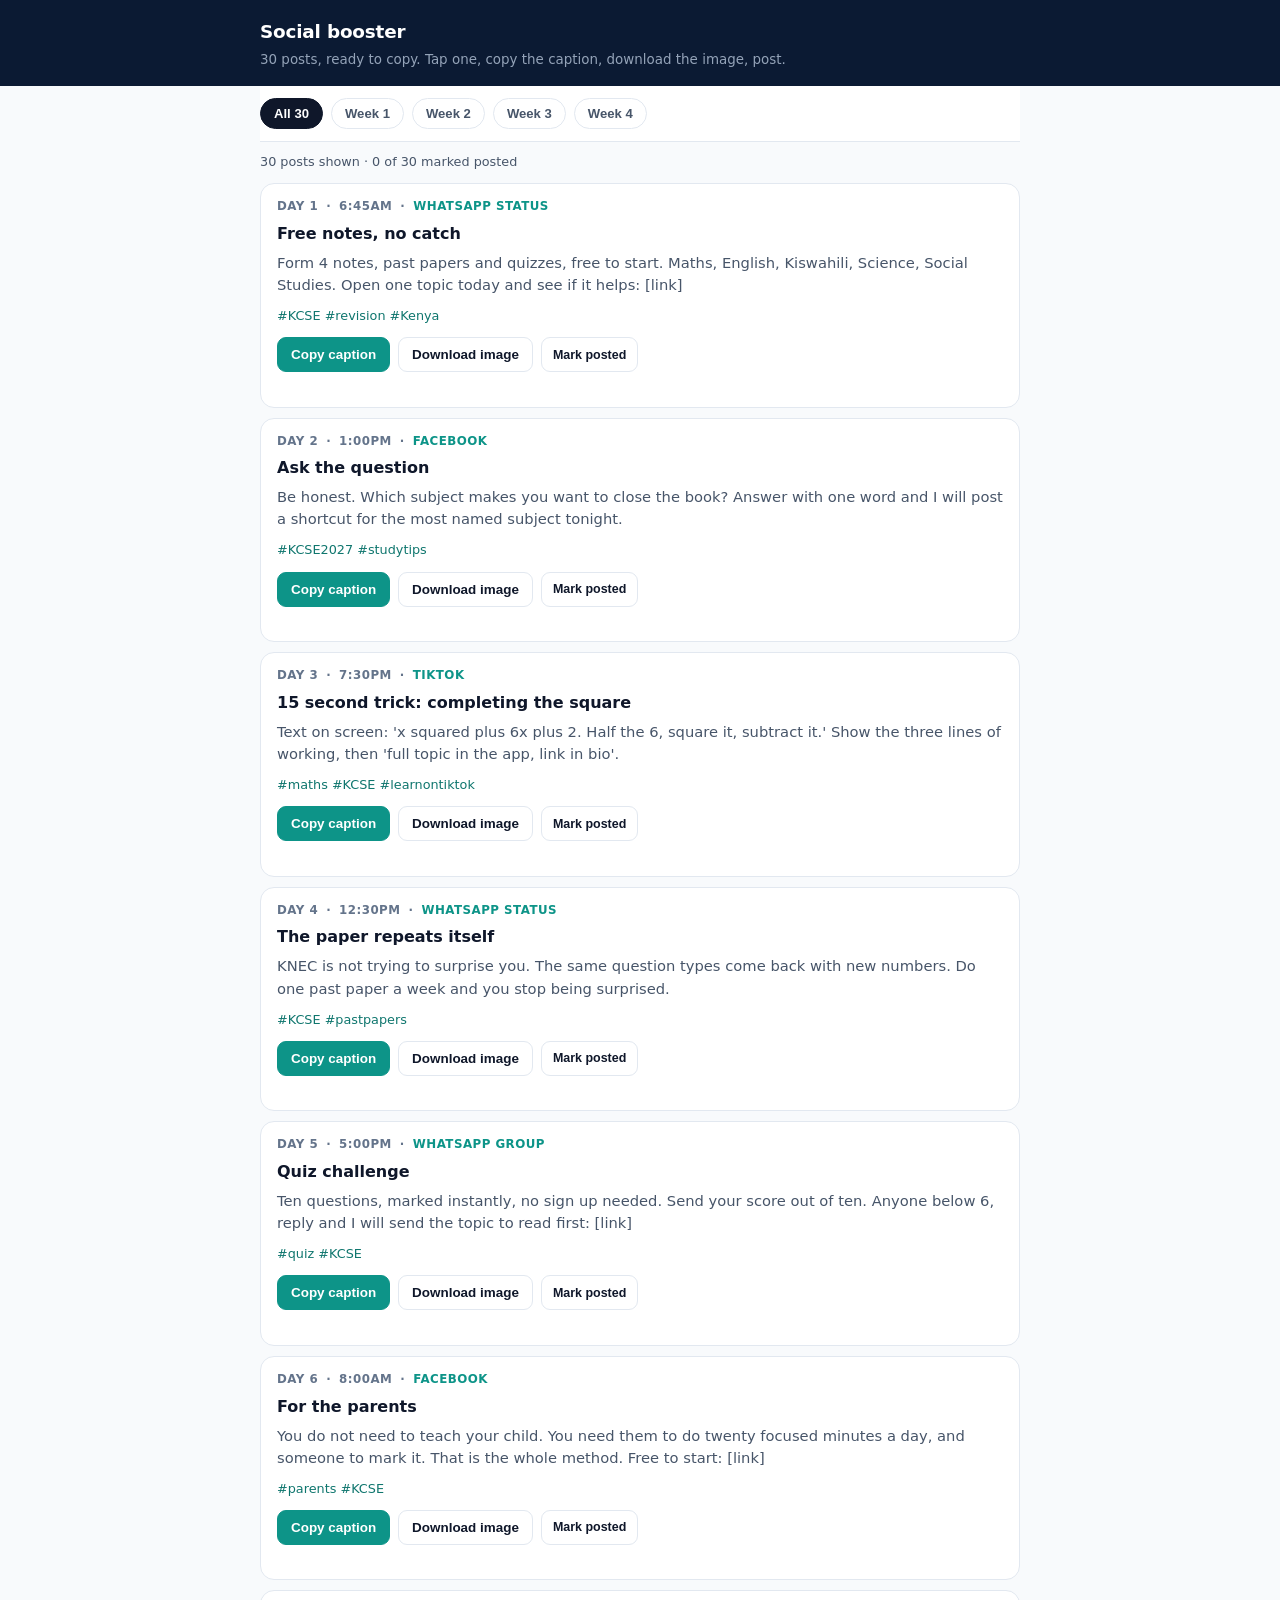
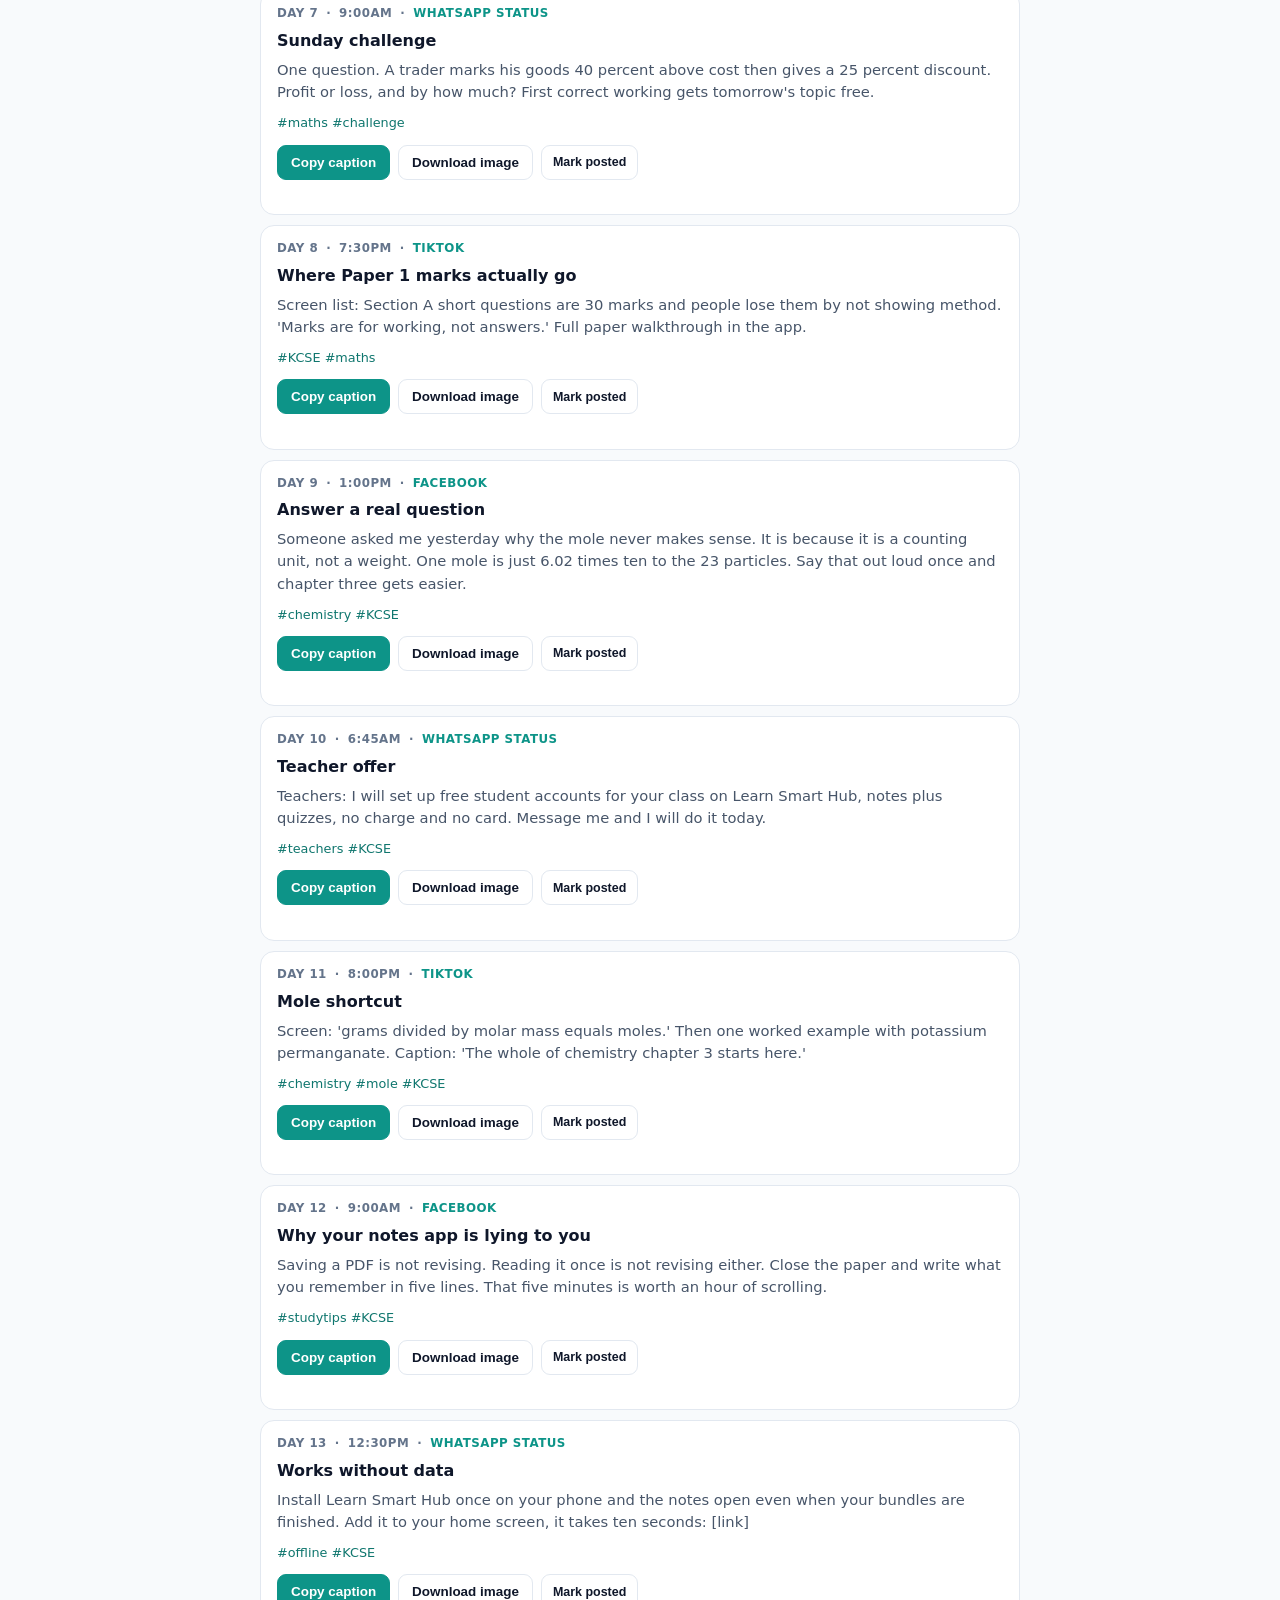
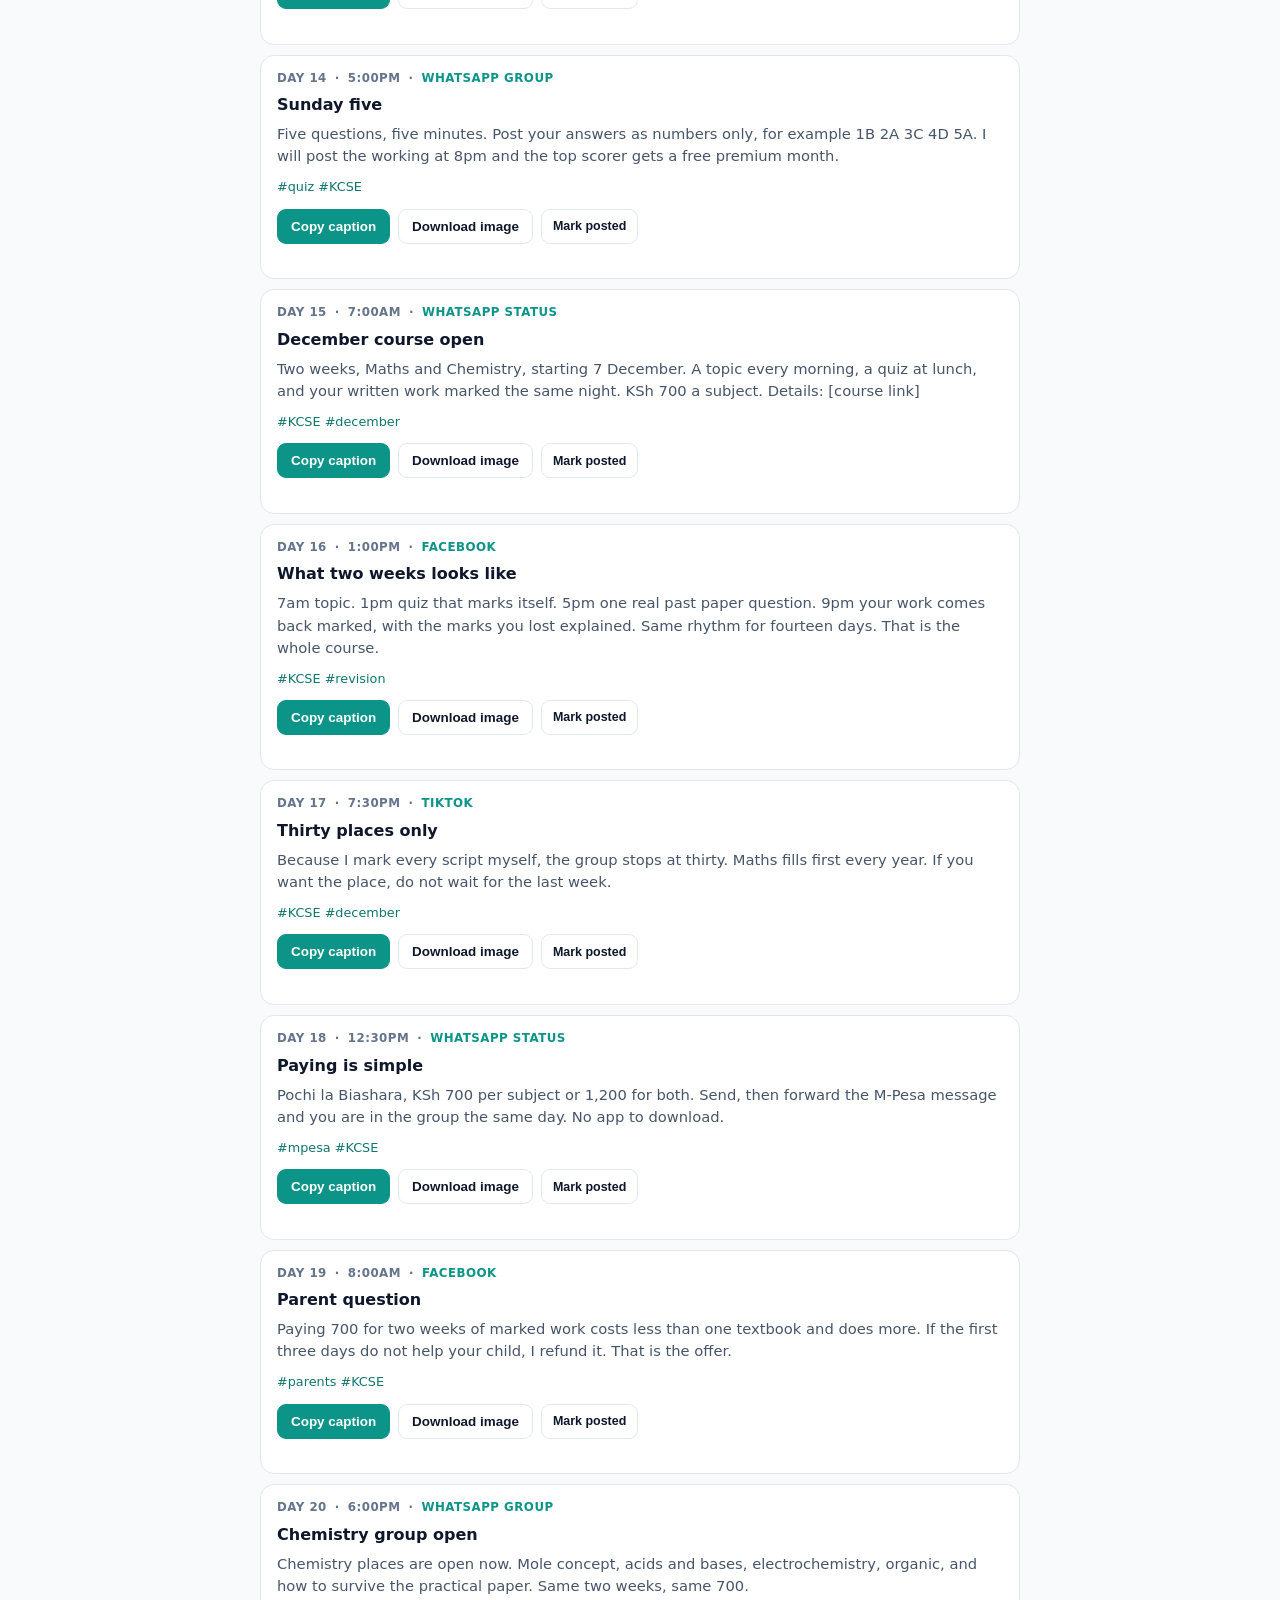
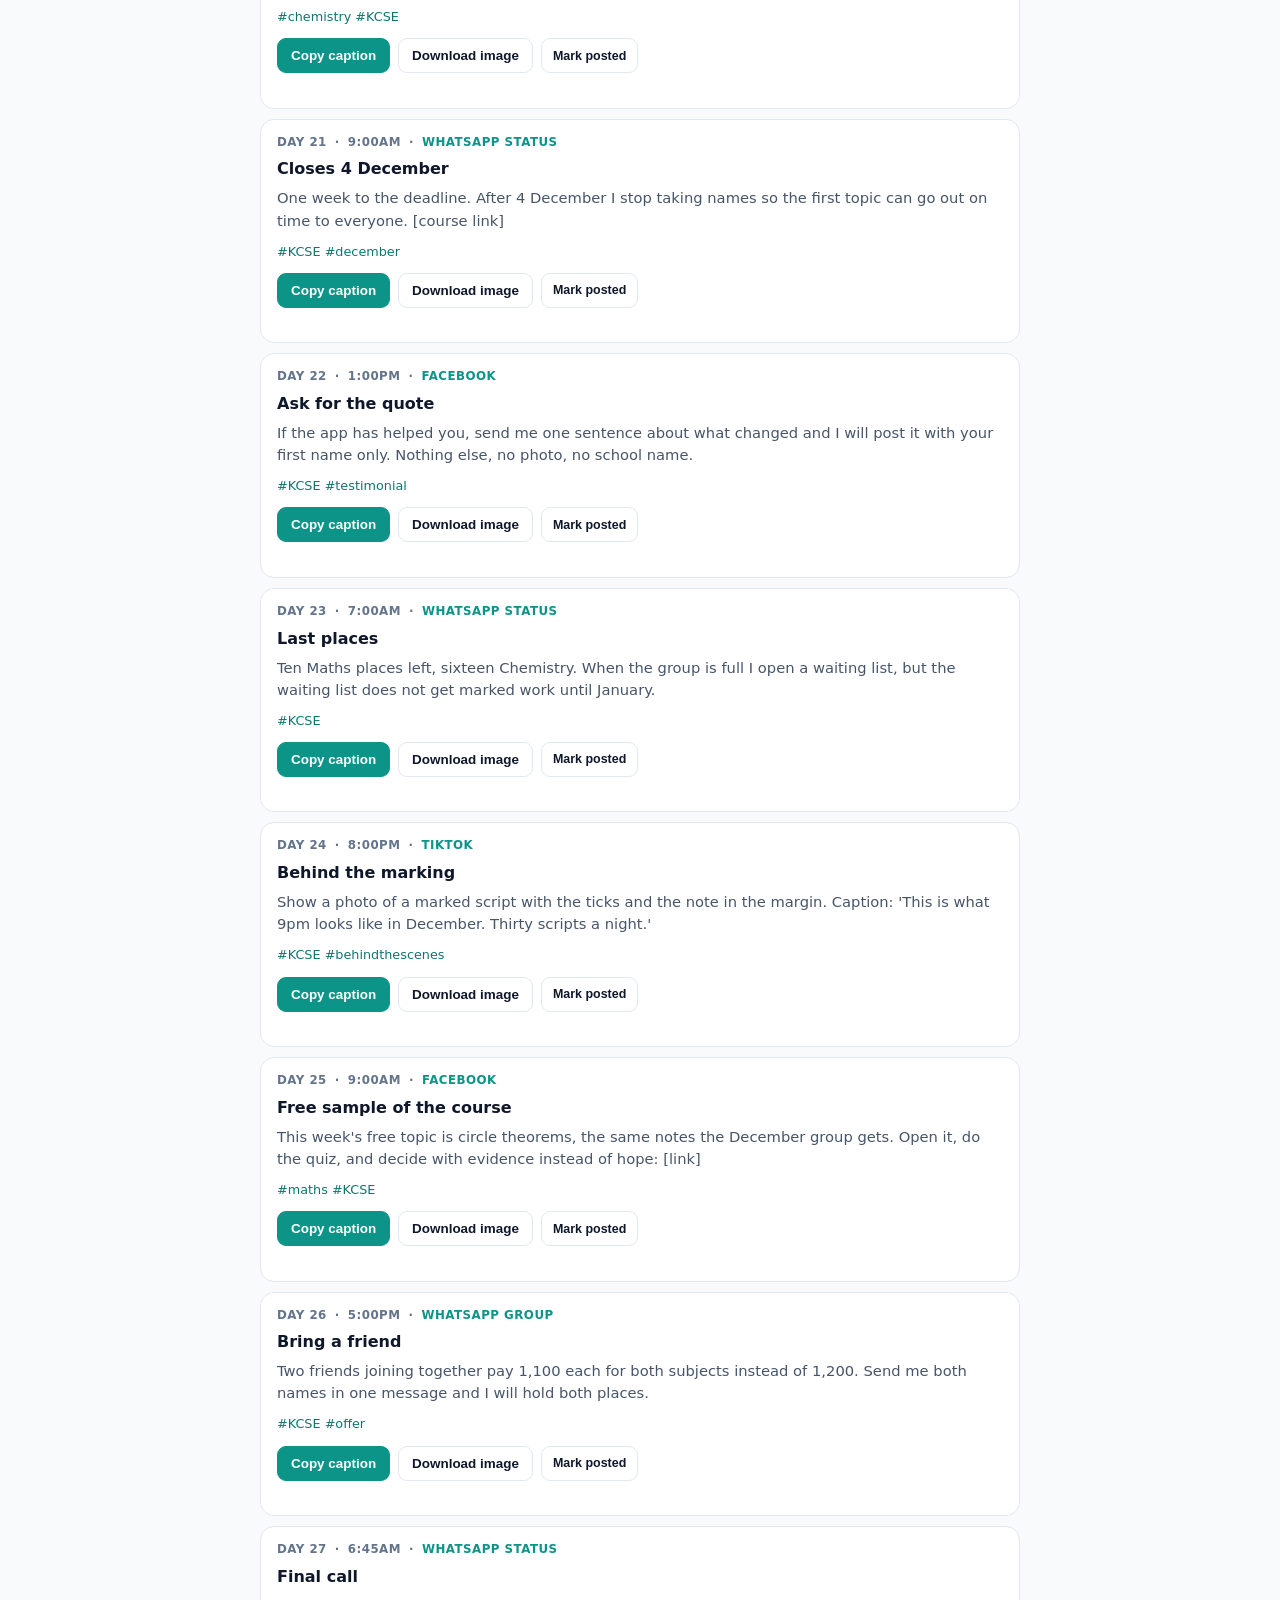
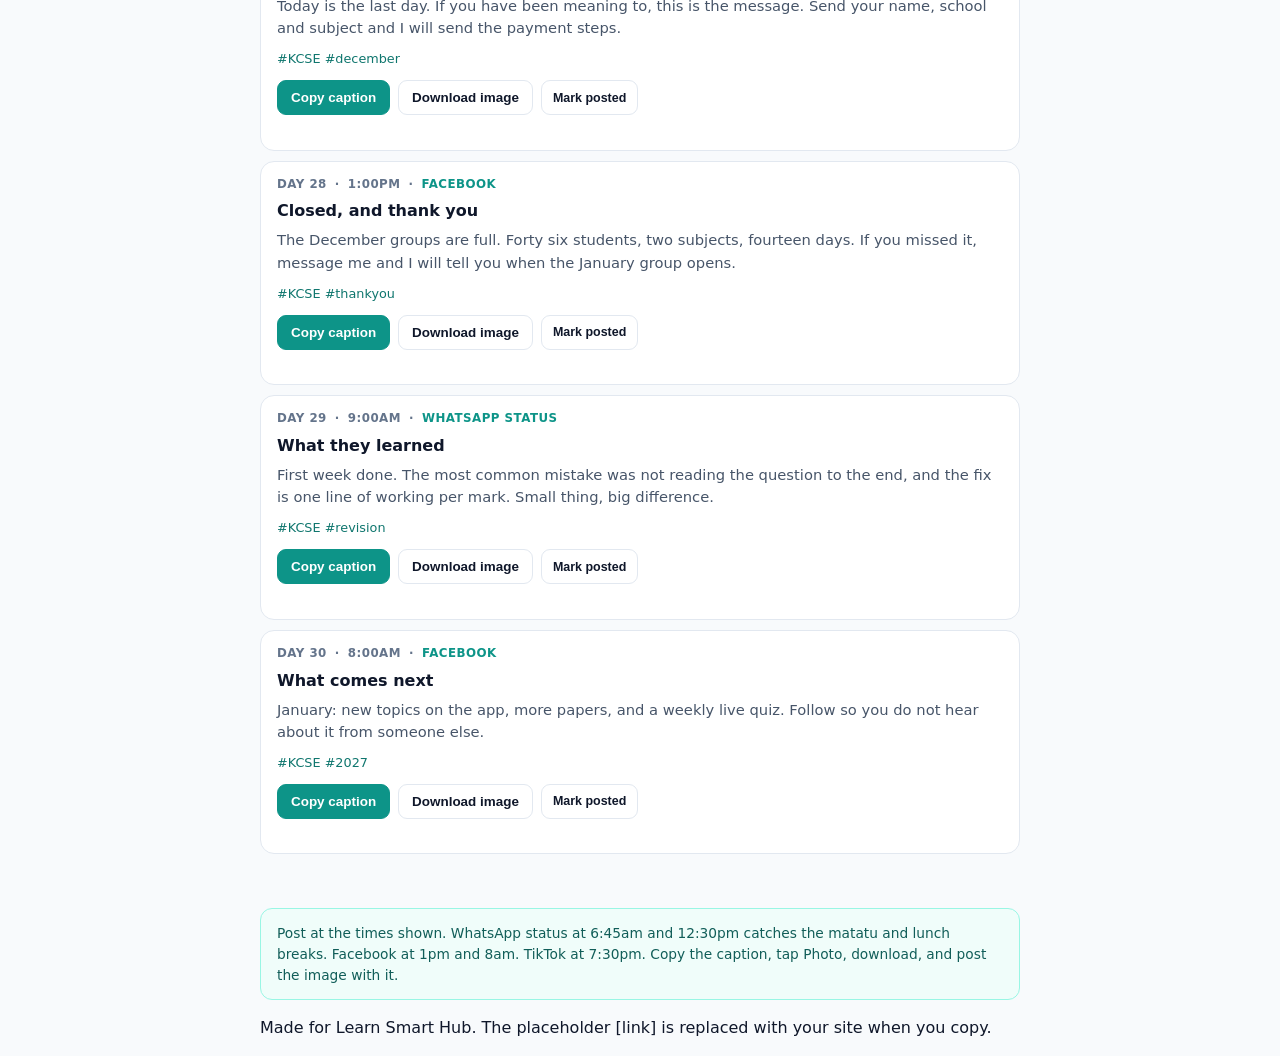
==== social-booster.html @ b56fe3e9 "Add the social booster: 30 ready posts with one-tap images Laban wanted followers, and the bottlenec" ====
<!DOCTYPE html>
<html lang="en">
<head>
<meta charset="UTF-8">
<meta name="viewport" content="width=device-width, initial-scale=1.0">
<title>Social booster - Learn Smart Hub</title>
<meta name="robots" content="noindex">
<meta name="theme-color" content="#0f172a">
<style>
    :root {
        --ink: #0f172a;
        --ink-soft: #475569;
        --line: #e2e8f0;
        --accent: #0d9488;
        --navy: #0b1a33;
    }

    * { box-sizing: border-box; }

    body {
        margin: 0;
        font-family: system-ui, -apple-system, "Segoe UI", Roboto, sans-serif;
        color: var(--ink);
        background: #f8fafc;
        line-height: 1.5;
    }

    .wrap { width: min(100% - 32px, 760px); margin: 0 auto; }

    header {
        background: var(--navy);
        color: #fff;
        padding: 18px 0 16px;
    }

    header h1 { margin: 0 0 4px; font-size: 1.15rem; letter-spacing: -0.01em; }
    header p { margin: 0; font-size: 0.84rem; color: #94a3b8; }

    .filters {
        display: flex;
        gap: 8px;
        overflow-x: auto;
        padding: 12px 0;
        border-bottom: 1px solid var(--line);
        background: #fff;
        position: sticky;
        top: 0;
        z-index: 5;
    }

    .filters button {
        flex: none;
        padding: 7px 13px;
        border-radius: 999px;
        border: 1px solid var(--line);
        background: #fff;
        font-size: 0.82rem;
        font-weight: 700;
        color: var(--ink-soft);
        cursor: pointer;
    }

    .filters button[aria-pressed="true"] { background: var(--ink); border-color: var(--ink); color: #fff; }

    .count { font-size: 0.8rem; color: var(--ink-soft); padding: 10px 0 0; margin: 0; }

    .list { display: grid; gap: 10px; padding: 12px 0 40px; }

    .post {
        background: #fff;
        border: 1px solid var(--line);
        border-radius: 14px;
        padding: 14px 16px;
    }

    .post.done { opacity: 0.55; }

    .post-top { display: flex; align-items: center; gap: 8px; font-size: 0.74rem; font-weight: 700; letter-spacing: 0.04em; text-transform: uppercase; color: #64748b; }
    .post-top .plat { color: var(--accent); }
    .post h2 { margin: 6px 0 6px; font-size: 1rem; }
    .post p.cap { margin: 0 0 10px; font-size: 0.92rem; color: var(--ink-soft); }
    .post p.tags { margin: 0 0 12px; font-size: 0.8rem; color: #0f766e; }

    .row { display: flex; gap: 8px; flex-wrap: wrap; }

    .btn {
        padding: 9px 13px;
        border-radius: 9px;
        border: 1px solid var(--line);
        background: #fff;
        font-size: 0.84rem;
        font-weight: 700;
        color: var(--ink);
        cursor: pointer;
    }

    .btn.main { background: var(--accent); border-color: var(--accent); color: #fff; }
    .btn.small { padding: 7px 11px; font-size: 0.78rem; }

    .note { margin: 8px 0 0; font-size: 0.78rem; color: var(--accent); font-weight: 700; min-height: 1em; }

    .tip {
        margin: 14px 0 0;
        padding: 14px 16px;
        border-radius: 12px;
        background: #f0fdfa;
        border: 1px solid #99f6e4;
        font-size: 0.86rem;
        color: #115e59;
    }

    footer.tiny-foot { padding: 0 0 40px; font-size: 0.78rem; color: #94a3b8; }
</style>
</head>
<body>

<header>
    <div class="wrap">
        <h1>Social booster</h1>
        <p>30 posts, ready to copy. Tap one, copy the caption, download the image, post.</p>
    </div>
</header>

<div class="wrap">

    <div class="filters" id="filters" role="group" aria-label="Filter posts">
        <button type="button" data-week="all" aria-pressed="true">All 30</button>
        <button type="button" data-week="1" aria-pressed="false">Week 1</button>
        <button type="button" data-week="2" aria-pressed="false">Week 2</button>
        <button type="button" data-week="3" aria-pressed="false">Week 3</button>
        <button type="button" data-week="4" aria-pressed="false">Week 4</button>
    </div>

    <p class="count" id="count"></p>

    <div class="list" id="list"></div>

    <div class="tip">
        Post at the times shown. WhatsApp status at 6:45am and 12:30pm catches the matatu and lunch breaks.
        Facebook at 1pm and 8am. TikTok at 7:30pm. Copy the caption, tap Photo, download, and post the image with it.
    </div>

    <p class="tiny-foot">Made for Learn Smart Hub. The placeholder [link] is replaced with your site when you copy.</p>
</div>

<script src="assets/social-plan.js"></script>
<script src="assets/social-booster.js"></script>
</body>
</html>
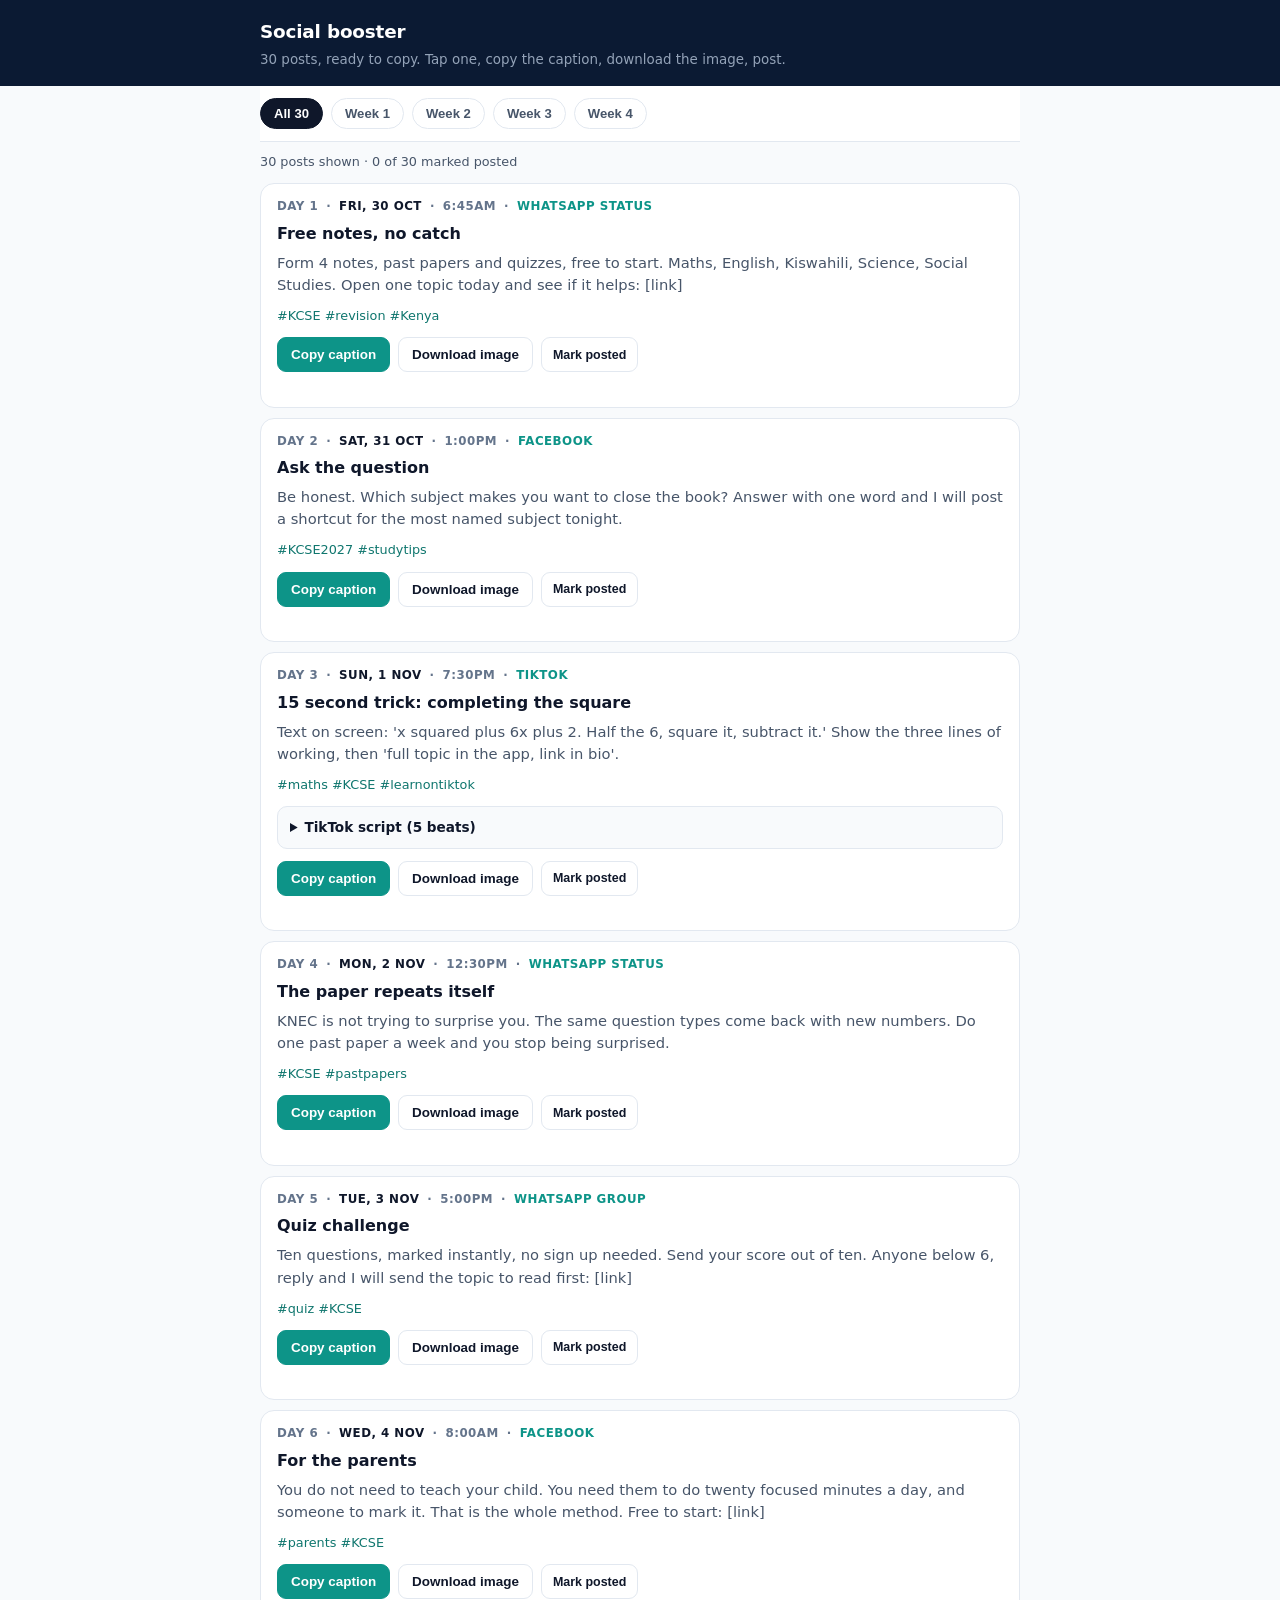
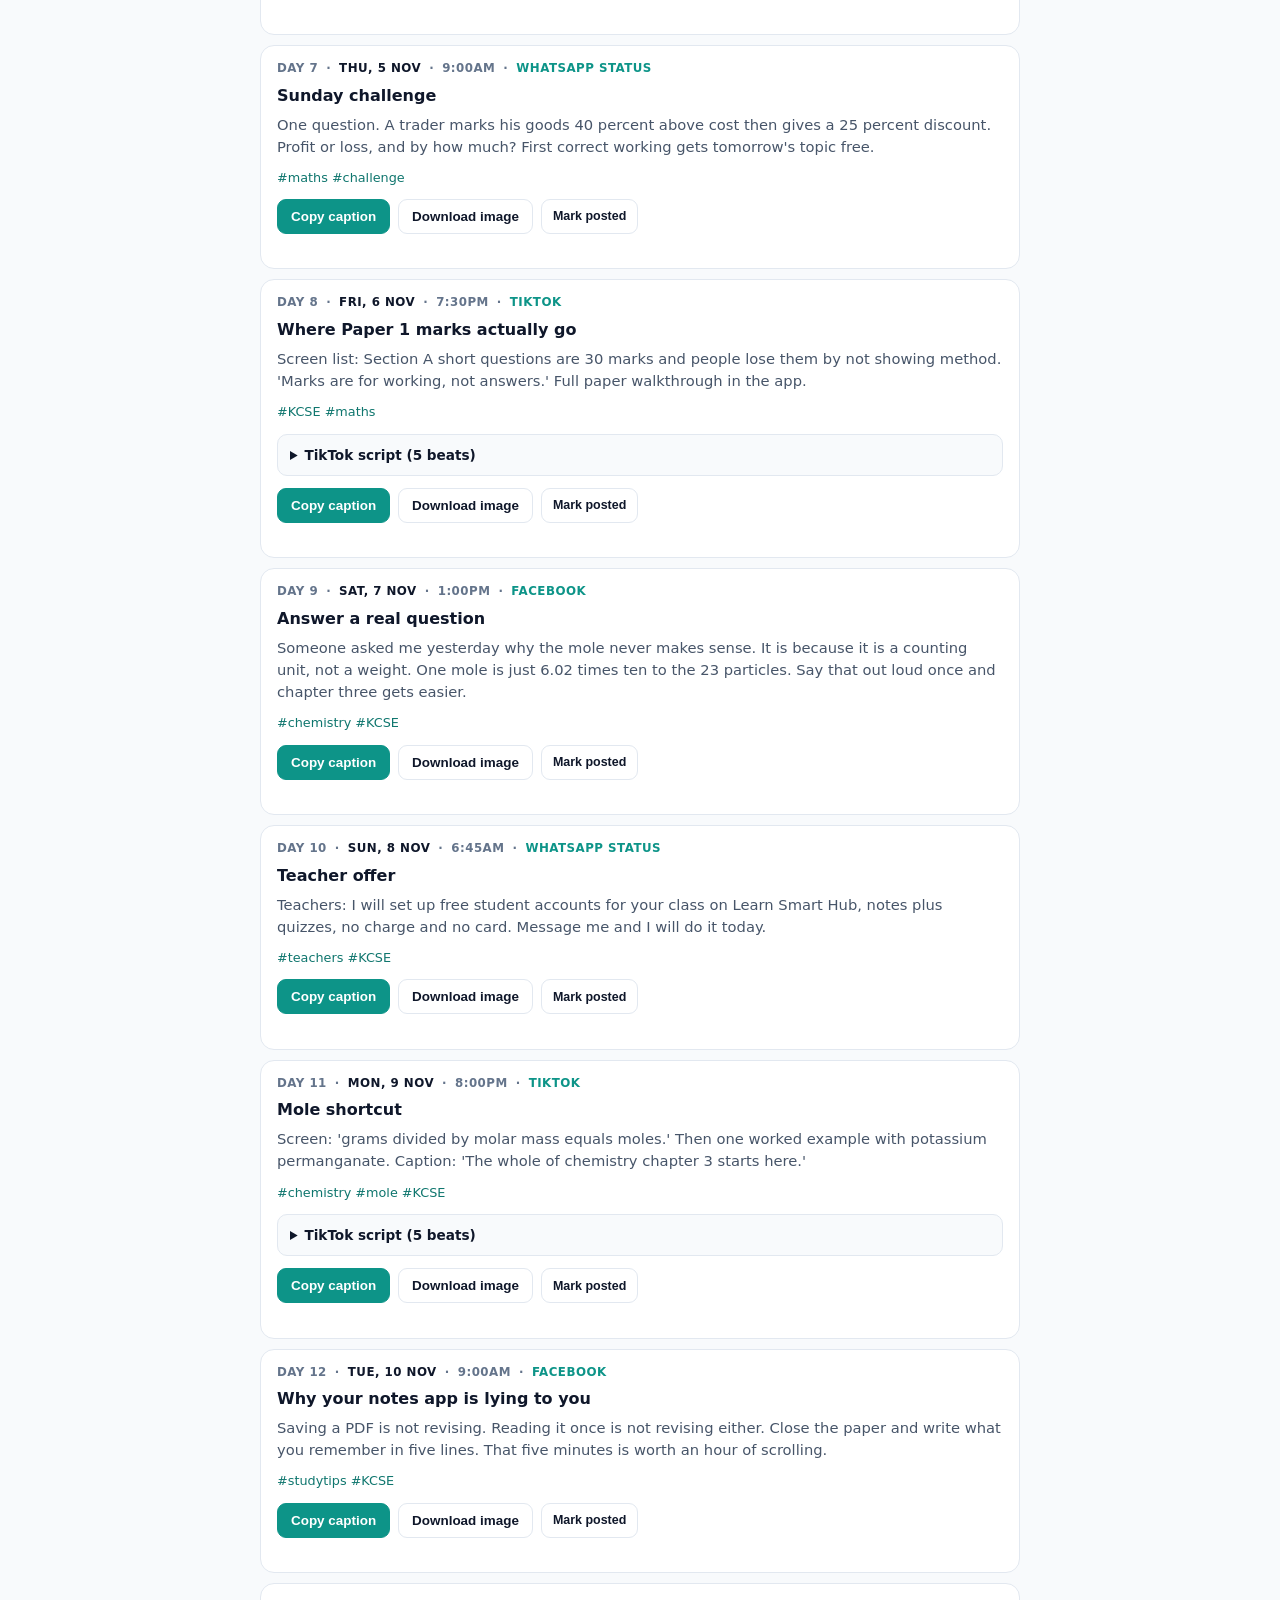
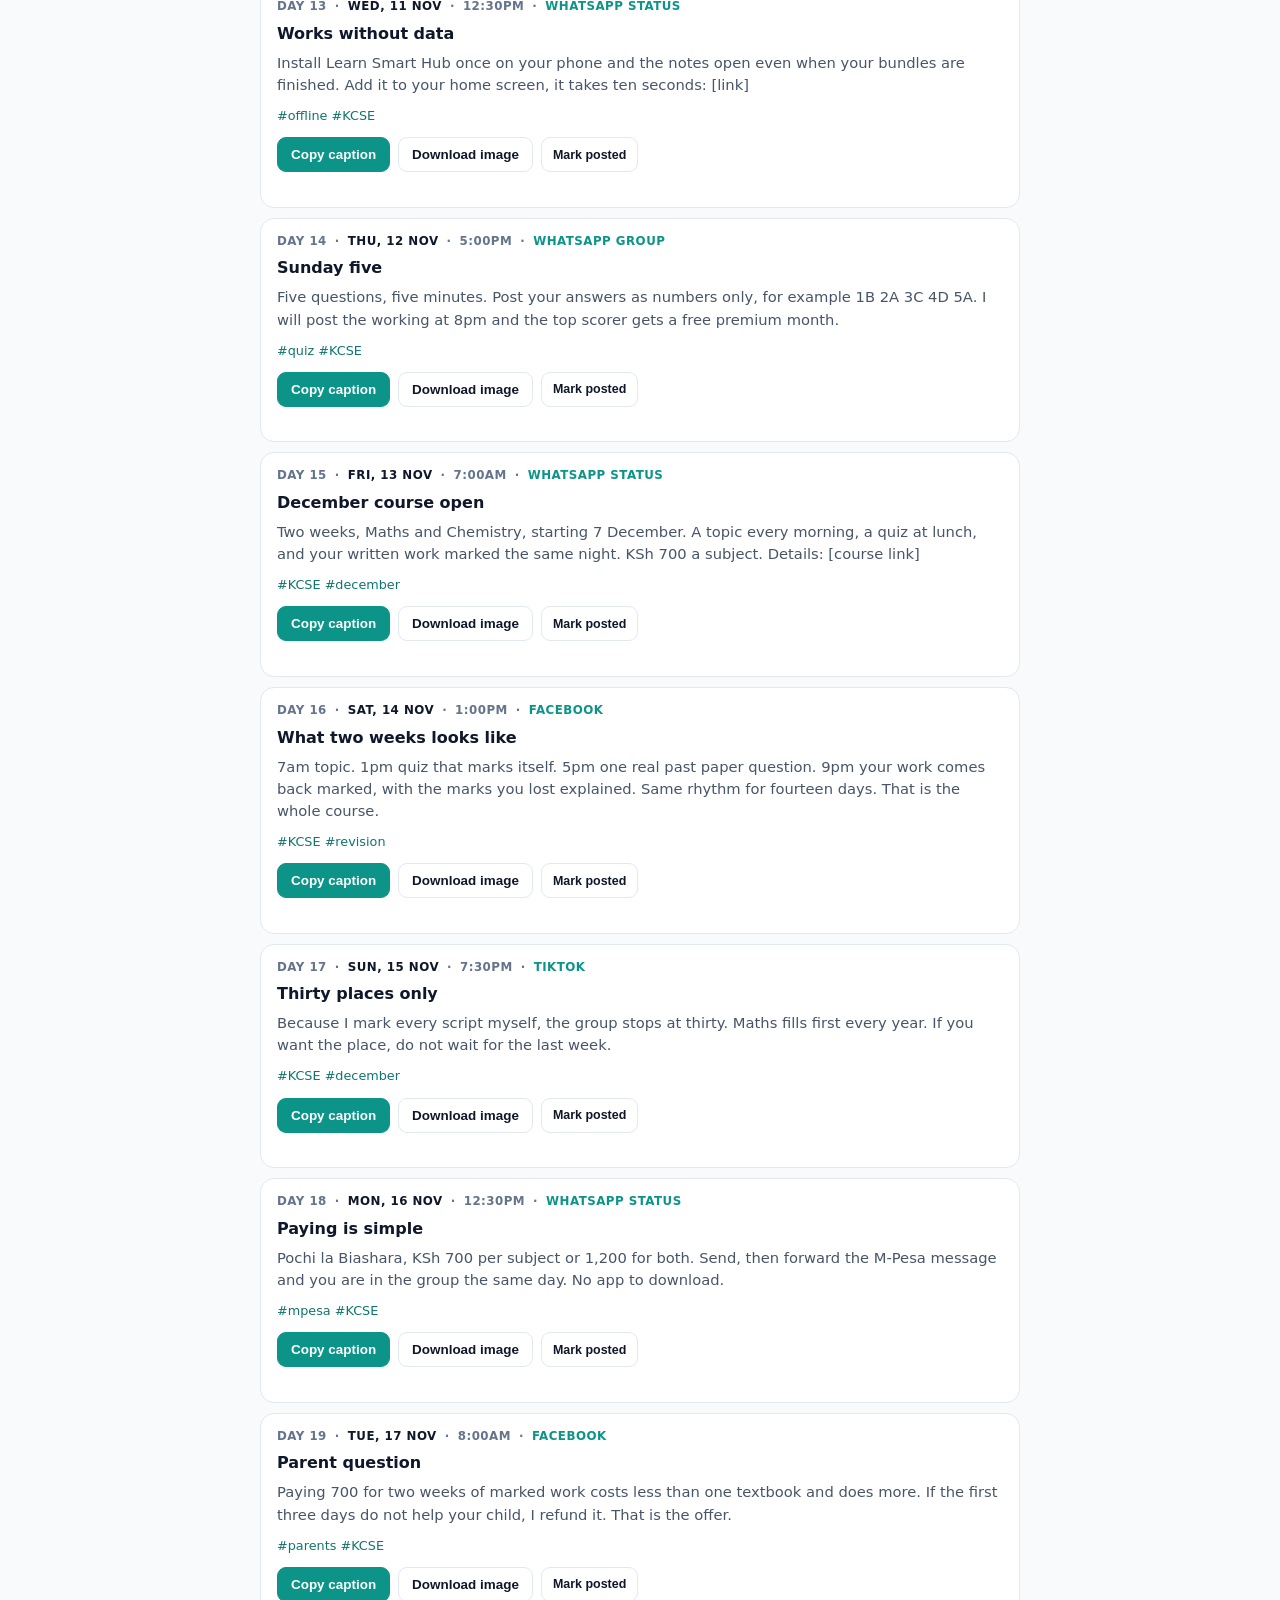
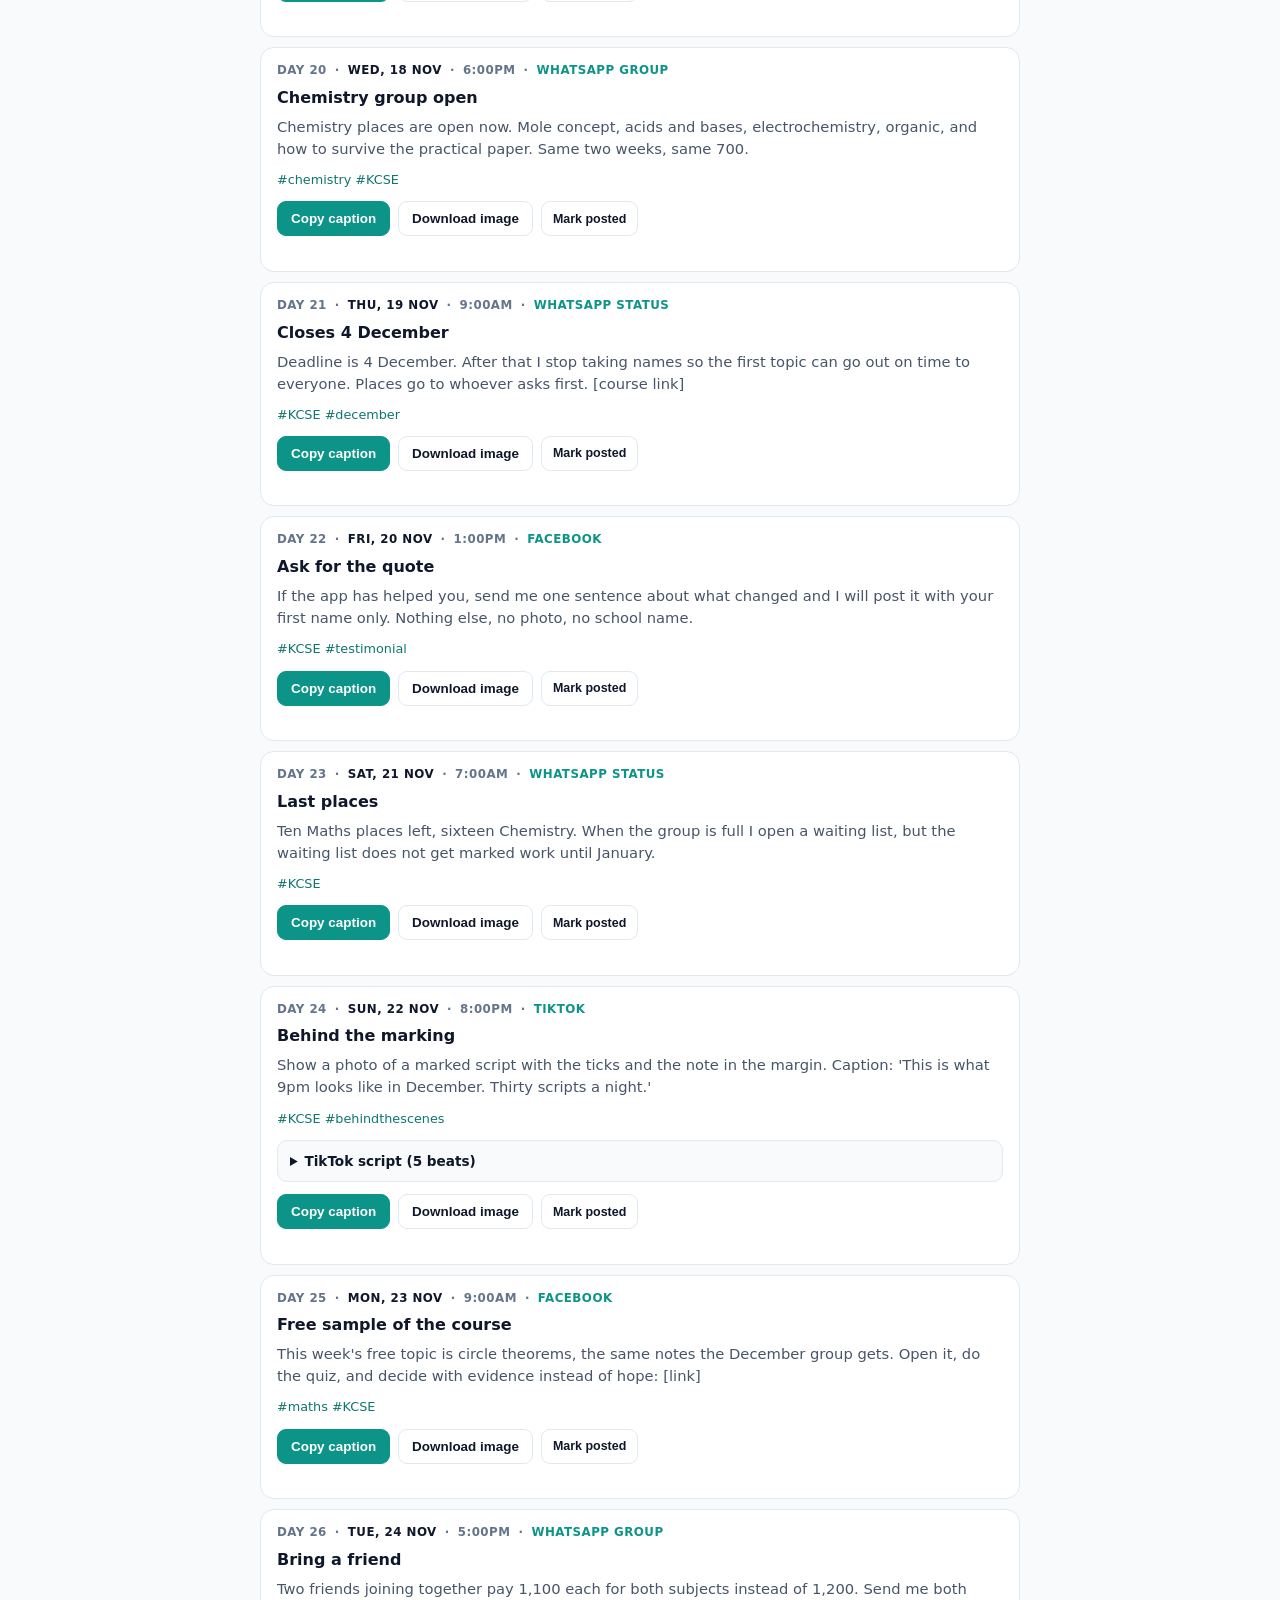
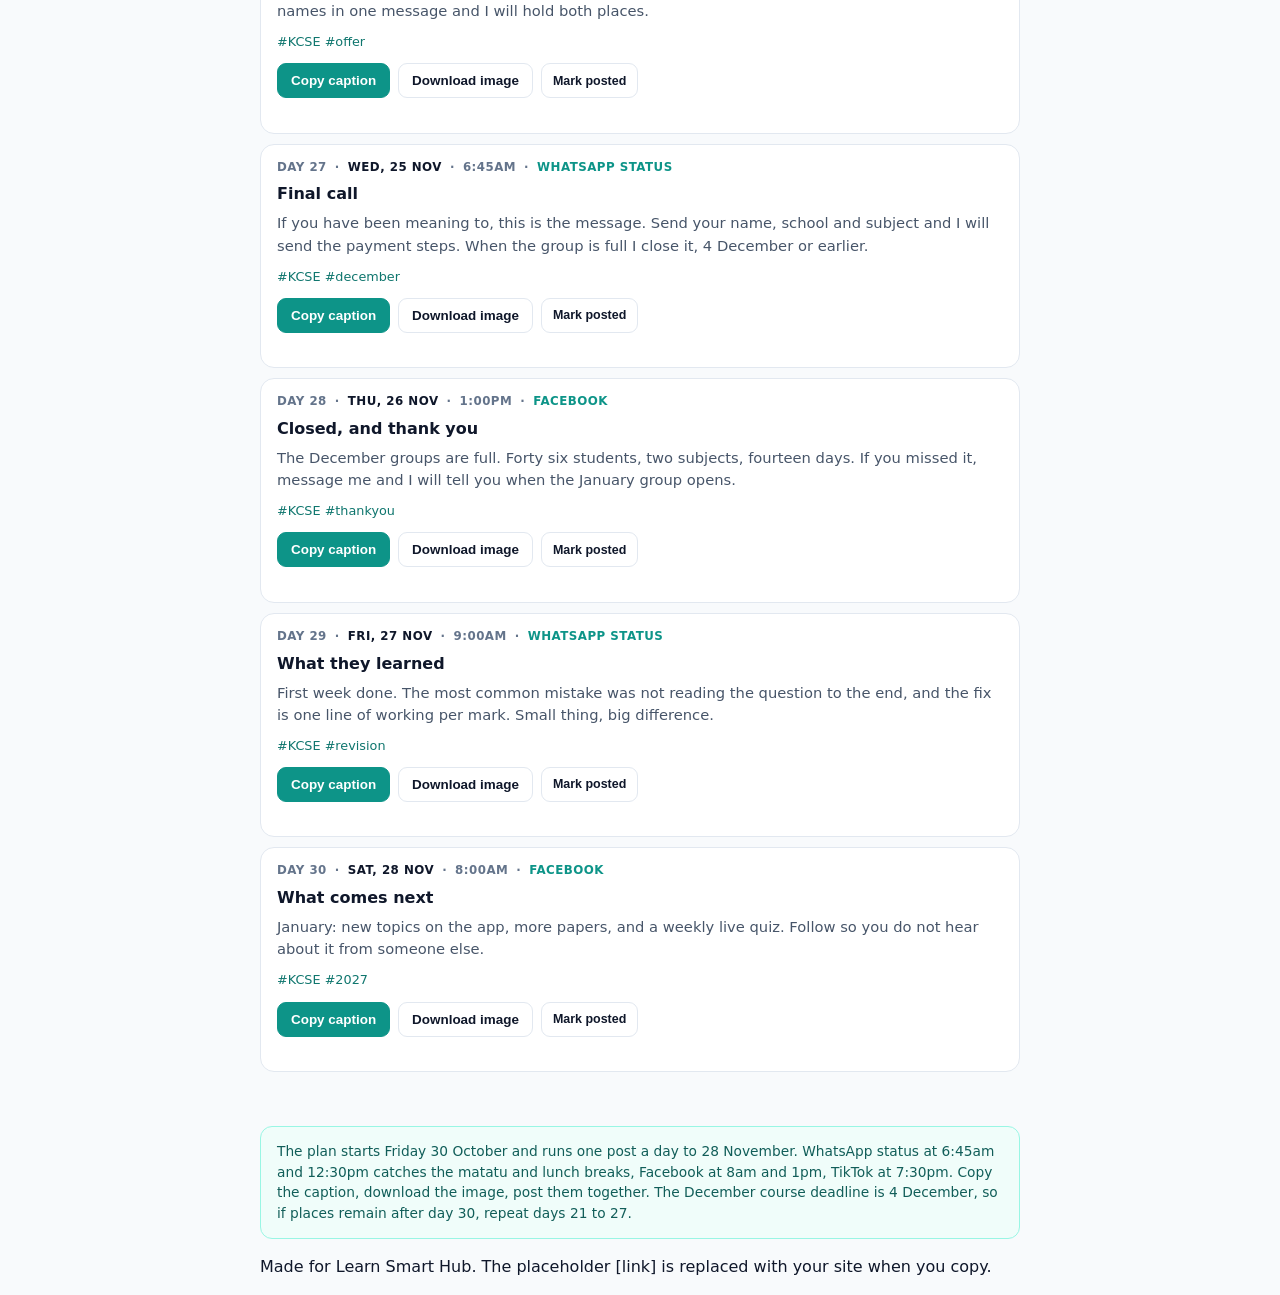
==== commit 7d43d281: "Start the plan tomorrow: real dates on every post, TikTok scripts included - Every card now shows it" ====
--- a/social-booster.html
+++ b/social-booster.html
@@ -80,6 +80,20 @@
     .post h2 { margin: 6px 0 6px; font-size: 1rem; }
     .post p.cap { margin: 0 0 10px; font-size: 0.92rem; color: var(--ink-soft); }
     .post p.tags { margin: 0 0 12px; font-size: 0.8rem; color: #0f766e; }
+    .post-top .date { color: var(--ink); }
+
+    .script {
+        margin: 0 0 12px;
+        border: 1px solid var(--line);
+        border-radius: 10px;
+        background: #f8fafc;
+        padding: 10px 12px;
+        font-size: 0.85rem;
+    }
+
+    .script summary { cursor: pointer; font-weight: 700; color: var(--ink); }
+    .script ol { margin: 8px 0 0; padding-left: 18px; color: var(--ink-soft); }
+    .script li { margin-bottom: 4px; }
 
     .row { display: flex; gap: 8px; flex-wrap: wrap; }
 
@@ -136,8 +150,10 @@
     <div class="list" id="list"></div>
 
     <div class="tip">
-        Post at the times shown. WhatsApp status at 6:45am and 12:30pm catches the matatu and lunch breaks.
-        Facebook at 1pm and 8am. TikTok at 7:30pm. Copy the caption, tap Photo, download, and post the image with it.
+        The plan starts Friday 30 October and runs one post a day to 28 November. WhatsApp status at 6:45am
+        and 12:30pm catches the matatu and lunch breaks, Facebook at 8am and 1pm, TikTok at 7:30pm.
+        Copy the caption, download the image, post them together. The December course deadline is
+        4 December, so if places remain after day 30, repeat days 21 to 27.
     </div>
 
     <p class="tiny-foot">Made for Learn Smart Hub. The placeholder [link] is replaced with your site when you copy.</p>
